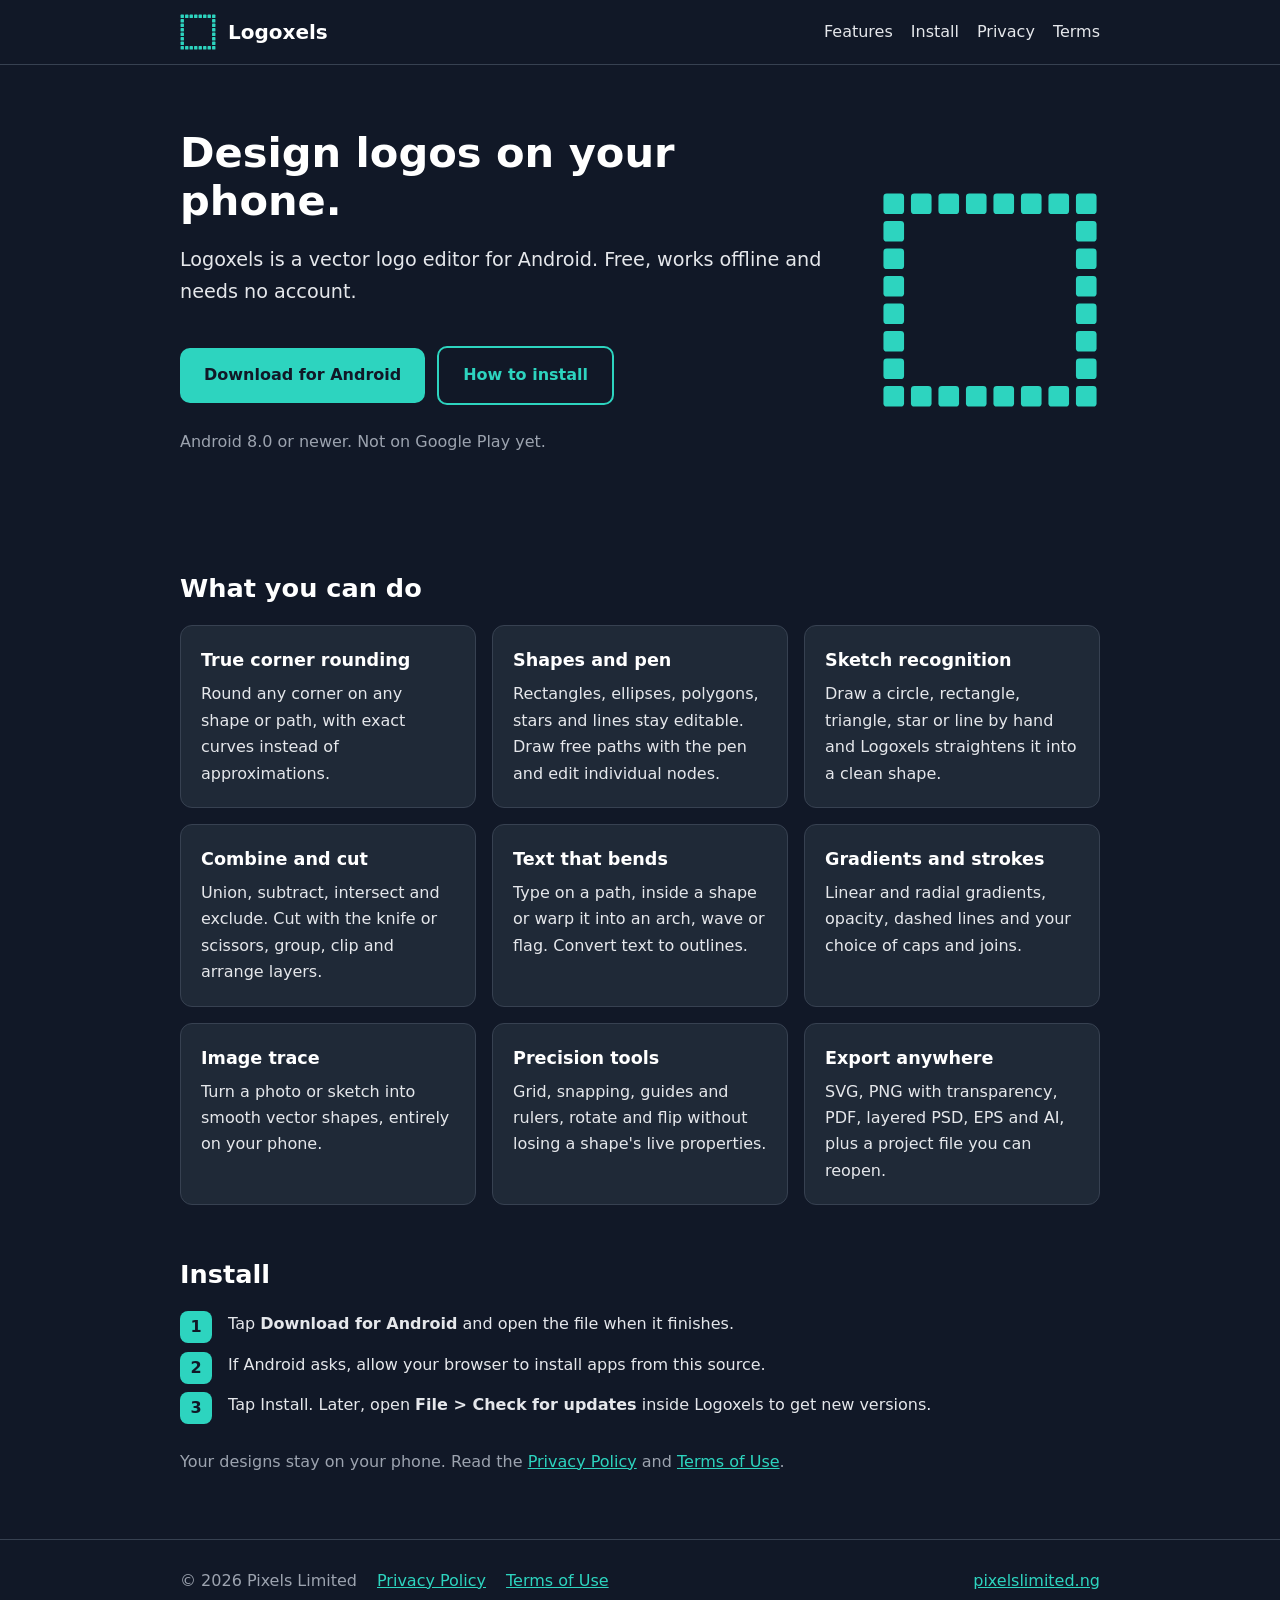
==== site/index.html @ 89c944f1 "In-app updater, shared signing key, and logoxels.pixelslimited.ng minisite with privacy policy and t" ====
<!doctype html>
<html lang="en">
<head>
<meta charset="utf-8">
<meta name="viewport" content="width=device-width,initial-scale=1">
<title>Logoxels - logo design app for Android</title>
<meta name="description" content="Free, offline logo design app for Android with true corner rounding, pen tools, Pathfinder, text on a path, image trace and export to SVG, PDF, PSD, EPS and AI.">
<meta name="theme-color" content="#111827">
<link rel="icon" type="image/svg+xml" href="favicon.svg">
<link rel="stylesheet" href="style.css">
</head>
<body>
<header class="top"><div class="wrap">
<a class="brand" href="./"><img src="logo.svg" alt="" width="36" height="36">Logoxels</a>
<nav><a href="./#features">Features</a><a href="./#install">Install</a><a href="privacy.html">Privacy</a><a href="terms.html">Terms</a></nav>
</div></header>
<main class="wrap">
<section class="hero">
<div>
<h1>Design logos on your phone.</h1>
<p class="lead">Logoxels is a vector logo editor for Android. Free, works offline and needs no account.</p>
<a class="btn" href="https://github.com/pixelslimited/Logoxels/releases/latest/download/Logoxels.apk">Download for Android</a><a class="btn alt" href="#install">How to install</a>
<p class="note">Android 8.0 or newer. Not on Google Play yet.</p>
</div>
<img src="logo.svg" alt="Logoxels logo, a square ring of 28 dots" width="220" height="220">
</section>

<section id="features">
<h2>What you can do</h2>
<div class="grid">
<div class="card"><h3>True corner rounding</h3><p>Round any corner on any shape or path, with exact curves instead of approximations.</p></div>
<div class="card"><h3>Shapes and pen</h3><p>Rectangles, ellipses, polygons, stars and lines stay editable. Draw free paths with the pen and edit individual nodes.</p></div>
<div class="card"><h3>Sketch recognition</h3><p>Draw a circle, rectangle, triangle, star or line by hand and Logoxels straightens it into a clean shape.</p></div>
<div class="card"><h3>Combine and cut</h3><p>Union, subtract, intersect and exclude. Cut with the knife or scissors, group, clip and arrange layers.</p></div>
<div class="card"><h3>Text that bends</h3><p>Type on a path, inside a shape or warp it into an arch, wave or flag. Convert text to outlines.</p></div>
<div class="card"><h3>Gradients and strokes</h3><p>Linear and radial gradients, opacity, dashed lines and your choice of caps and joins.</p></div>
<div class="card"><h3>Image trace</h3><p>Turn a photo or sketch into smooth vector shapes, entirely on your phone.</p></div>
<div class="card"><h3>Precision tools</h3><p>Grid, snapping, guides and rulers, rotate and flip without losing a shape's live properties.</p></div>
<div class="card"><h3>Export anywhere</h3><p>SVG, PNG with transparency, PDF, layered PSD, EPS and AI, plus a project file you can reopen.</p></div>
</div>
</section>

<section id="install">
<h2>Install</h2>
<ol class="steps">
<li>Tap <strong>Download for Android</strong> and open the file when it finishes.</li>
<li>If Android asks, allow your browser to install apps from this source.</li>
<li>Tap Install. Later, open <strong>File &gt; Check for updates</strong> inside Logoxels to get new versions.</li>
</ol>
<p class="note">Your designs stay on your phone. Read the <a href="privacy.html">Privacy Policy</a> and <a href="terms.html">Terms of Use</a>.</p>
</section>
</main>
<footer><div class="wrap">
<span>&copy; 2026 Pixels Limited</span>
<a href="privacy.html">Privacy Policy</a>
<a href="terms.html">Terms of Use</a>
<a class="sp" href="https://pixelslimited.ng">pixelslimited.ng</a>
</div></footer>
</body>
</html>
---- site/style.css ----
:root{--ink:#111827;--ink2:#1f2937;--teal:#2dd4bf;--text:#e5e7eb;--muted:#9ca3af;--line:#374151}
*{box-sizing:border-box}
html{font-size:16px}
body{margin:0;background:var(--ink);color:var(--text);font-family:system-ui,-apple-system,"Segoe UI",Roboto,sans-serif;line-height:1.65;font-size:1rem}
a{color:var(--teal)}
.wrap{max-width:960px;margin:0 auto;padding:0 20px}
header.top{border-bottom:1px solid var(--line)}
header.top .wrap{display:flex;align-items:center;gap:14px;padding-top:14px;padding-bottom:14px;flex-wrap:wrap}
.brand{display:flex;align-items:center;gap:12px;color:#fff;text-decoration:none;font-weight:700;font-size:1.25rem}
.brand img{width:36px;height:36px}
nav{margin-left:auto;display:flex;gap:18px;flex-wrap:wrap}
nav a{color:var(--text);text-decoration:none}
nav a:hover{color:var(--teal)}
.hero{padding:64px 0 48px;display:grid;grid-template-columns:1fr 220px;gap:40px;align-items:center}
.hero img{width:100%;max-width:220px;justify-self:center}
h1{font-size:2.6rem;line-height:1.15;margin:0 0 16px;color:#fff}
h2{font-size:1.6rem;margin:48px 0 16px;color:#fff}
h3{font-size:1.1rem;margin:0 0 6px;color:#fff}
.lead{font-size:1.2rem;color:var(--text);max-width:34em}
.btn{display:inline-block;background:var(--teal);color:var(--ink);font-weight:700;padding:14px 24px;border-radius:10px;text-decoration:none;margin:20px 12px 8px 0}
.btn.alt{background:transparent;color:var(--teal);border:2px solid var(--teal)}
.note{color:var(--muted)}
.grid{display:grid;grid-template-columns:repeat(auto-fill,minmax(270px,1fr));gap:16px}
.card{background:var(--ink2);border:1px solid var(--line);border-radius:12px;padding:20px}
.card p{margin:0;color:var(--text)}
.steps{counter-reset:s;padding:0;list-style:none}
.steps li{counter-increment:s;position:relative;padding:0 0 14px 48px}
.steps li::before{content:counter(s);position:absolute;left:0;top:0;width:32px;height:32px;border-radius:8px;background:var(--teal);color:var(--ink);font-weight:700;display:grid;place-items:center}
footer{border-top:1px solid var(--line);margin-top:64px;padding:28px 0;color:var(--muted)}
footer .wrap{display:flex;gap:20px;flex-wrap:wrap}
footer .sp{margin-left:auto}
.doc{padding:40px 0 0;max-width:760px}
.doc h1{font-size:2.1rem}
.doc h2{font-size:1.3rem;margin:34px 0 10px}
.doc ul{padding-left:22px}
.doc li{margin:6px 0}
table{border-collapse:collapse;width:100%;margin:12px 0}
th,td{border:1px solid var(--line);padding:10px 12px;text-align:left;vertical-align:top}
th{background:var(--ink2)}
@media(max-width:640px){.hero{grid-template-columns:1fr;padding-top:40px}.hero img{max-width:120px;justify-self:start;order:-1}h1{font-size:2.1rem}nav{margin-left:0}}
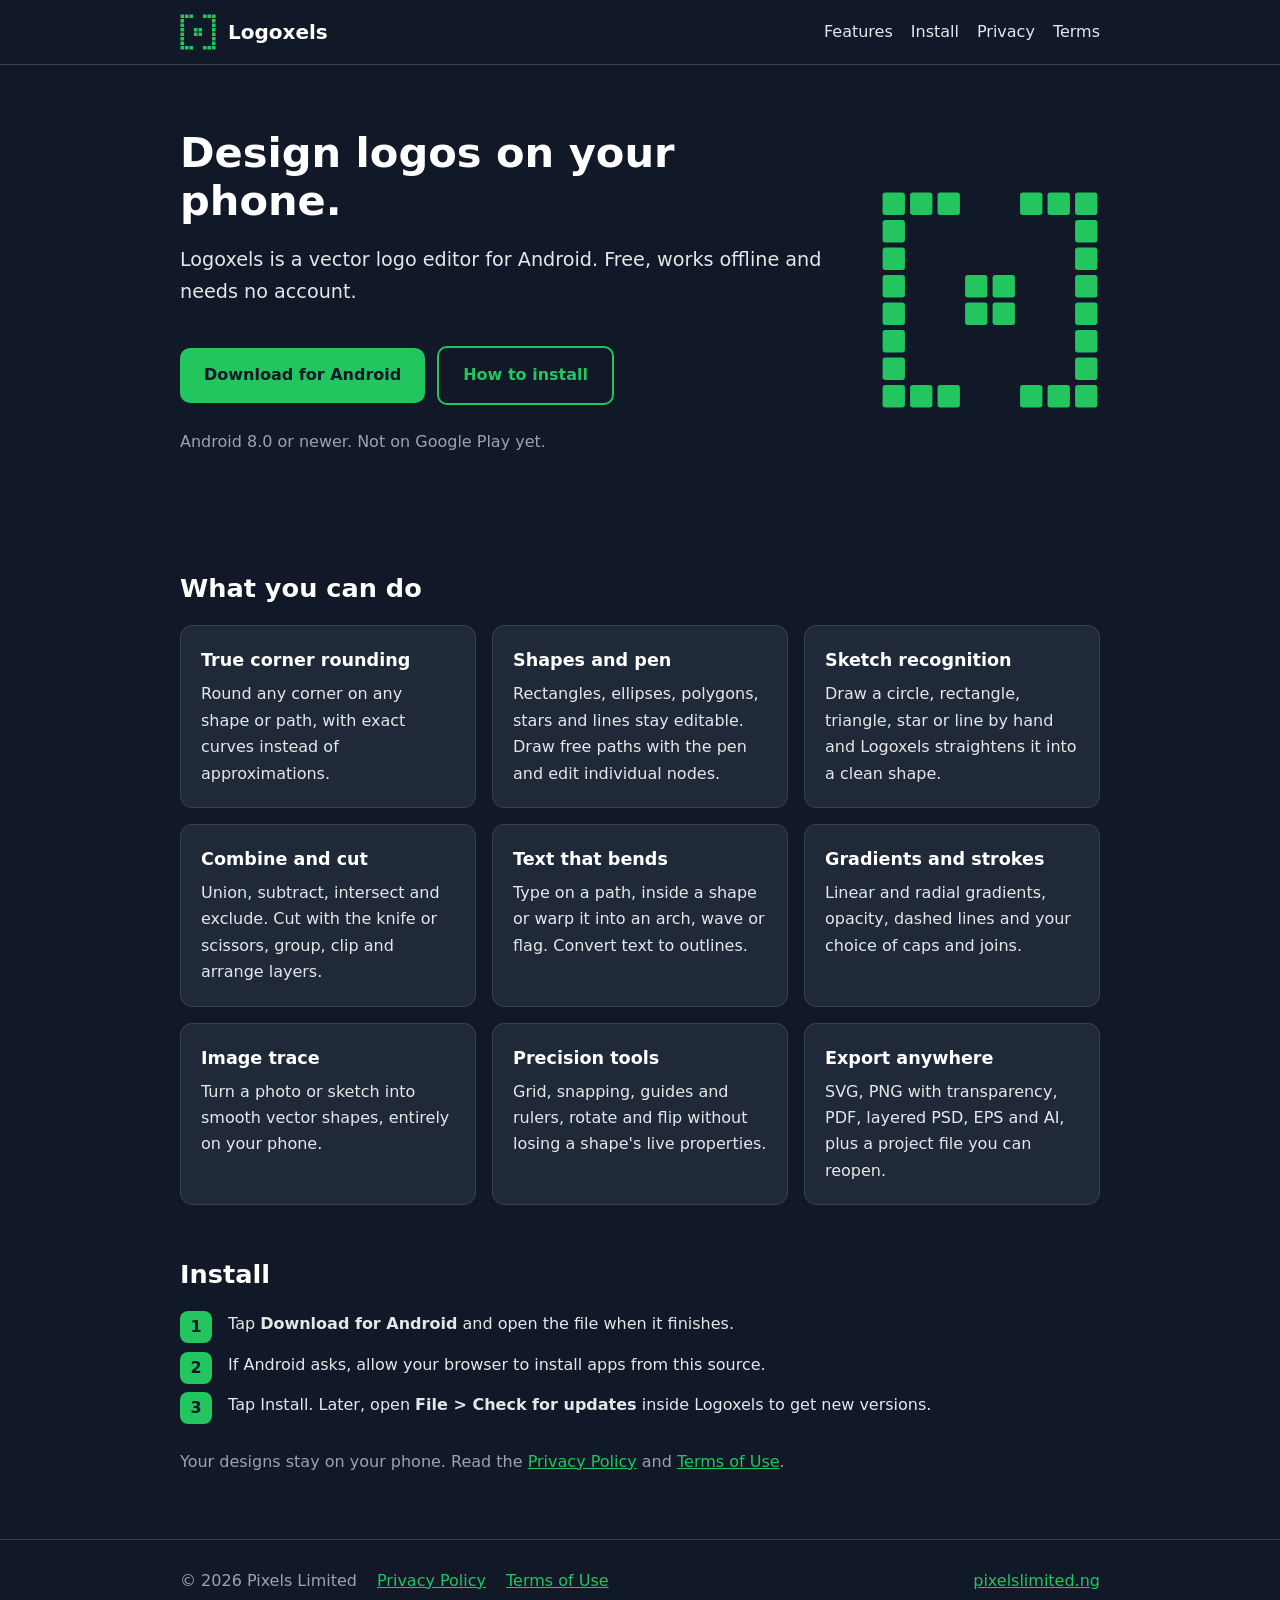
==== commit 5c5e54ae: "New logo: pixel frame with centre squares (launcher icon, site logo, favicon) Co-Authored-By: Claude" ====
--- a/site/index.html
+++ b/site/index.html
@@ -19,10 +19,10 @@
 <div>
 <h1>Design logos on your phone.</h1>
 <p class="lead">Logoxels is a vector logo editor for Android. Free, works offline and needs no account.</p>
-<a class="btn" href="https://github.com/pixelslimited/Logoxels/releases/latest/download/Logoxels.apk">Download for Android</a><a class="btn alt" href="#install">How to install</a>
+<a class="btn" href="Logoxels.apk">Download for Android</a><a class="btn alt" href="#install">How to install</a>
 <p class="note">Android 8.0 or newer. Not on Google Play yet.</p>
 </div>
-<img src="logo.svg" alt="Logoxels logo, a square ring of 28 dots" width="220" height="220">
+<img src="logo.svg" alt="Logoxels logo, a green pixel frame around four centre squares" width="220" height="220">
 </section>
 
 <section id="features">
--- a/site/style.css
+++ b/site/style.css
@@ -1,4 +1,4 @@
-:root{--ink:#111827;--ink2:#1f2937;--teal:#2dd4bf;--text:#e5e7eb;--muted:#9ca3af;--line:#374151}
+:root{--ink:#111827;--ink2:#1f2937;--teal:#22c55e;--text:#e5e7eb;--muted:#9ca3af;--line:#374151}
 *{box-sizing:border-box}
 html{font-size:16px}
 body{margin:0;background:var(--ink);color:var(--text);font-family:system-ui,-apple-system,"Segoe UI",Roboto,sans-serif;line-height:1.65;font-size:1rem}
